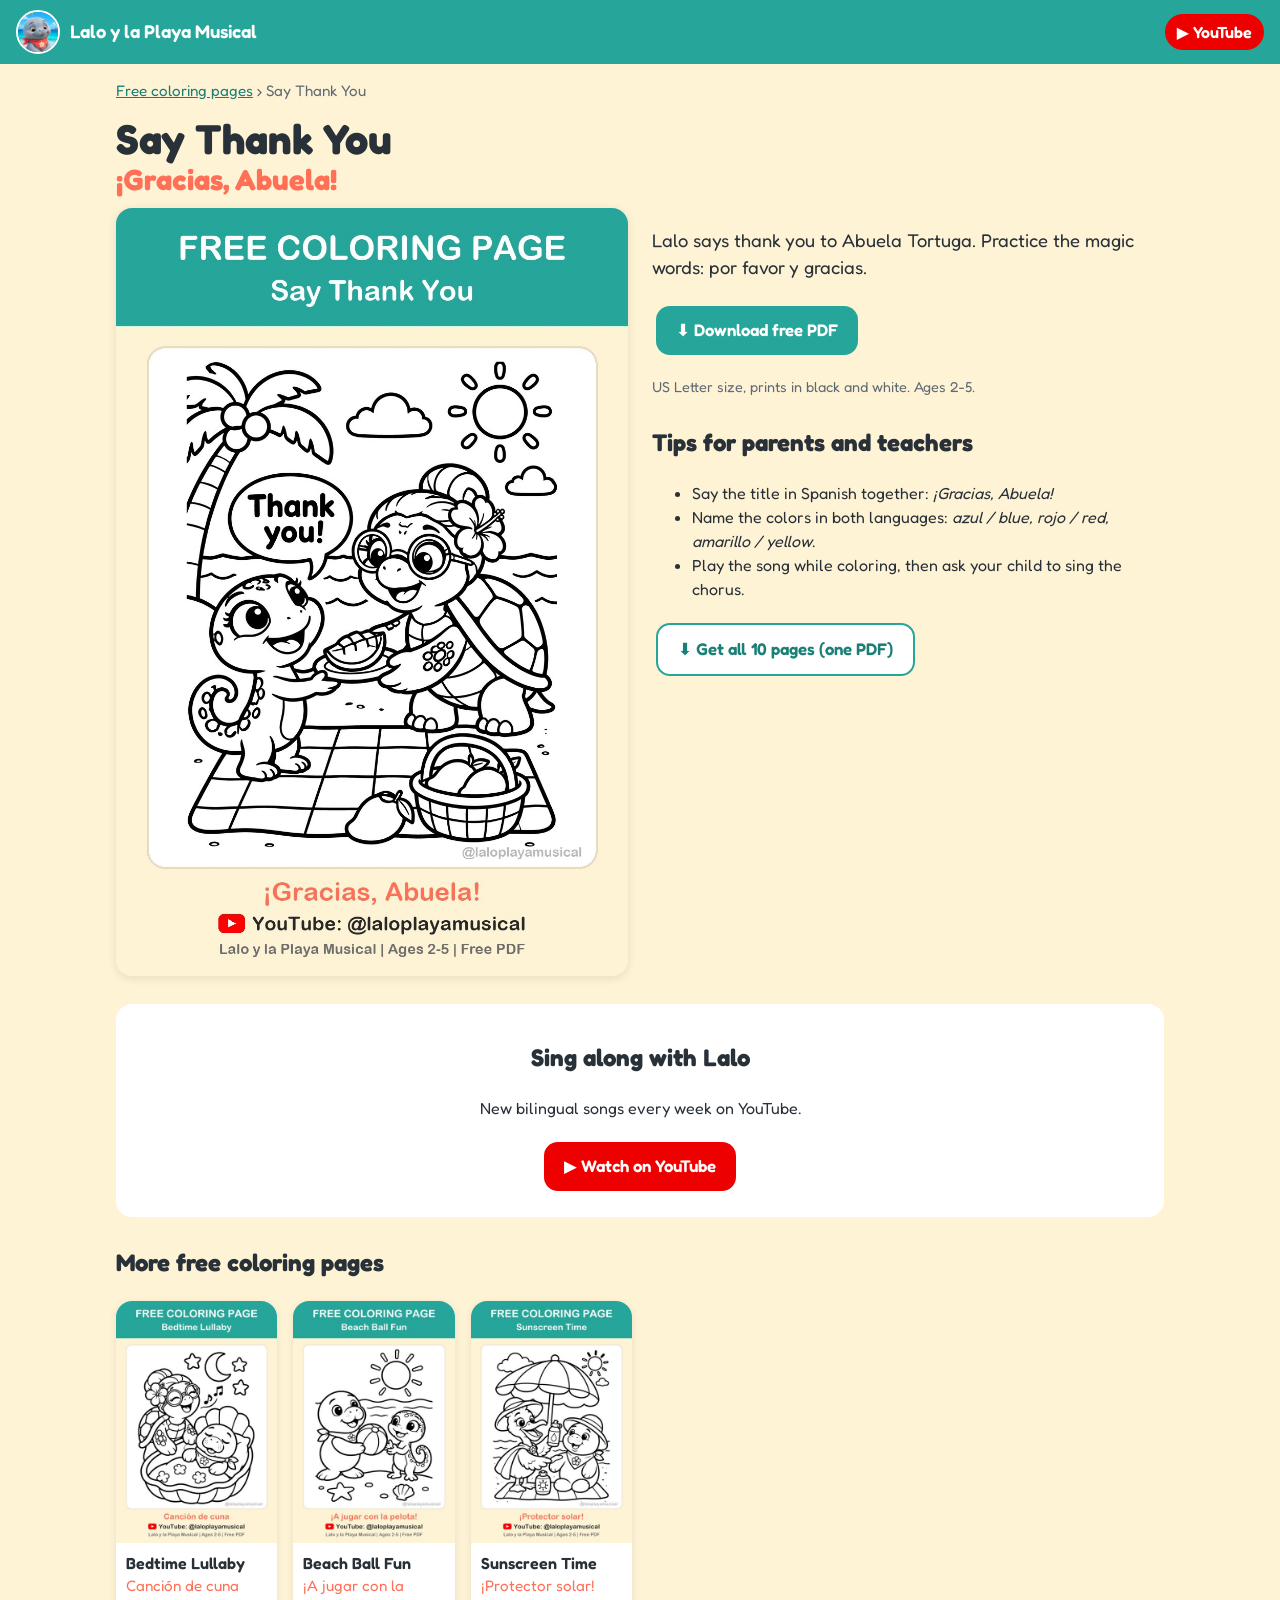
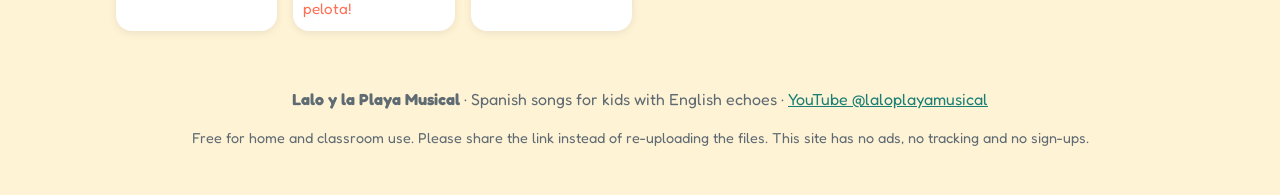
==== coloring/thank-you/index.html @ 9c3b0741 "Free bilingual printables site: 10 coloring pages, home, sitemap, RSS Co-Authored-By: Claude Opus 5." ====
<!doctype html>
<html lang="en">
<head>
<meta charset="utf-8">
<meta name="viewport" content="width=device-width, initial-scale=1">
<title>Say Thank You Free Coloring Page (Spanish + English) | Lalo y la Playa Musical</title>
<meta name="description" content="Free printable say thank you coloring page for toddlers and preschoolers, ages 2-5. ¡Gracias, Abuela!. Lalo says thank you to Abuela Tortuga. Practice the magic words: por favor y gracias.">
<meta name="keywords" content="free coloring pages, bilingual printables, Spanish for toddlers, preschool Spanish, páginas para colorear, canciones infantiles, Lalo y la Playa Musical">
<link rel="canonical" href="https://laloplayamusical.github.io/coloring/thank-you/">
<meta property="og:type" content="website">
<meta property="og:site_name" content="Lalo y la Playa Musical">
<meta property="og:title" content="Say Thank You Free Coloring Page (Spanish + English) | Lalo y la Playa Musical">
<meta property="og:description" content="Free printable say thank you coloring page for toddlers and preschoolers, ages 2-5. ¡Gracias, Abuela!. Lalo says thank you to Abuela Tortuga. Practice the magic words: por favor y gracias.">
<meta property="og:url" content="https://laloplayamusical.github.io/coloring/thank-you/">
<meta property="og:image" content="https://laloplayamusical.github.io/img/pin-08-thank-you.jpg">
<meta name="twitter:card" content="summary_large_image">

<link rel="icon" href="/img/favicon.png">
<link rel="alternate" type="application/rss+xml" title="Lalo y la Playa Musical printables" href="/feed.xml">
<link rel="stylesheet" href="/style.css">
<script type="application/ld+json">{"@context": "https://schema.org", "@type": "LearningResource", "name": "Say Thank You coloring page - ¡Gracias, Abuela!", "description": "Lalo says thank you to Abuela Tortuga. Practice the magic words: por favor y gracias.", "url": "https://laloplayamusical.github.io/coloring/thank-you/", "image": "https://laloplayamusical.github.io/img/pin-08-thank-you.jpg", "isAccessibleForFree": true, "inLanguage": ["es", "en"], "learningResourceType": "Coloring page", "typicalAgeRange": "2-5", "educationalLevel": "Preschool", "publisher": {"@type": "Organization", "name": "Lalo y la Playa Musical", "sameAs": ["https://www.youtube.com/@laloplayamusical"]}}</script>
</head>
<body>
<header class="top"><a class="logo" href="/"><img src="/img/lalo-avatar.png" alt="Lalo the baby manatee" width="44" height="44">Lalo y la Playa Musical</a>
<a class="yt" href="https://www.youtube.com/@laloplayamusical" rel="noopener">▶ YouTube</a></header>
<main class="detail">
<nav class="crumbs"><a href="/">Free coloring pages</a> › Say Thank You</nav>
<h1>Say Thank You <span>¡Gracias, Abuela!</span></h1>
<div class="grid2">
<img class="preview" src="/img/pin-08-thank-you.jpg" alt="Say Thank You coloring page with Lalo the baby manatee - ¡Gracias, Abuela!" width="1000" height="1500">
<div>
<p class="lead">Lalo says thank you to Abuela Tortuga. Practice the magic words: por favor y gracias.</p>
<a class="btn" href="/pdf/lalo-coloring-08-thank-you.pdf" download>⬇ Download free PDF</a>
<p class="small">US Letter size, prints in black and white. Ages 2-5.</p>
<h2>Tips for parents and teachers</h2>
<ul>
<li>Say the title in Spanish together: <i>¡Gracias, Abuela!</i></li>
<li>Name the colors in both languages: <i>azul / blue, rojo / red, amarillo / yellow</i>.</li>
<li>Play the song while coloring, then ask your child to sing the chorus.</li>
</ul>
<a class="btn ghost" href="/pdf/lalo-coloring-pack-all-10.pdf" download>⬇ Get all 10 pages (one PDF)</a>
</div>
</div>
<section class="video none"><h2>Sing along with Lalo</h2>
<p>New bilingual songs every week on YouTube.</p>
<a class="btn red" href="https://www.youtube.com/@laloplayamusical" rel="noopener">▶ Watch on YouTube</a></section>
<h2>More free coloring pages</h2>
<div class="cards"><a class="card" href="/coloring/bedtime/"><img src="/img/thumb-10-bedtime.jpg" alt="Bedtime Lullaby coloring page - Canción de cuna" loading="lazy" width="400" height="600">
<span class="en">Bedtime Lullaby</span><span class="es">Canción de cuna</span></a><a class="card" href="/coloring/beach-ball/"><img src="/img/thumb-01-beach-ball.jpg" alt="Beach Ball Fun coloring page - ¡A jugar con la pelota!" loading="lazy" width="400" height="600">
<span class="en">Beach Ball Fun</span><span class="es">¡A jugar con la pelota!</span></a><a class="card" href="/coloring/sunscreen/"><img src="/img/thumb-02-sunscreen.jpg" alt="Sunscreen Time coloring page - ¡Protector solar!" loading="lazy" width="400" height="600">
<span class="en">Sunscreen Time</span><span class="es">¡Protector solar!</span></a></div>
</main>
<footer>
<p><b>Lalo y la Playa Musical</b> · Spanish songs for kids with English echoes · <a href="https://www.youtube.com/@laloplayamusical" rel="noopener">YouTube @laloplayamusical</a></p>
<p class="small">Free for home and classroom use. Please share the link instead of re-uploading the files.
This site has no ads, no tracking and no sign-ups.</p>
</footer>
</body>
</html>
---- style.css ----
@font-face { font-family: "Fredoka"; src: url("/Fredoka.ttf") format("truetype"); font-weight: 300 700; font-display: swap; }
:root { --sea: #26a69a; --sea-dark: #1b7f76; --sand: #fff3d6; --coral: #ff7057; --ink: #283038; --muted: #5f6b73; --yt: #e00; --card: #fff; }
* { box-sizing: border-box; }
body { margin: 0; font-family: "Fredoka", "Arial Rounded MT Bold", system-ui, sans-serif; color: var(--ink); background: var(--sand); line-height: 1.5; }
a { color: var(--sea-dark); }
img { max-width: 100%; height: auto; display: block; }
.top { display: flex; justify-content: space-between; align-items: center; gap: 12px; padding: 10px 16px; background: var(--sea); }
.logo { display: flex; align-items: center; gap: 10px; color: #fff; font-weight: 600; font-size: 1.15rem; text-decoration: none; }
.logo img { border-radius: 50%; border: 2px solid #fff; }
.yt { color: #fff; background: var(--yt); padding: 6px 12px; border-radius: 999px; text-decoration: none; font-weight: 600; white-space: nowrap; }
main { max-width: 1080px; margin: 0 auto; padding: 16px; }
h1 { font-size: clamp(1.7rem, 4.5vw, 2.6rem); line-height: 1.15; margin: 12px 0; }
h1 span { display: block; color: var(--coral); font-size: .7em; }
h2 { margin-top: 28px; }
.hero { text-align: center; padding: 16px 0 8px; }
.hero p { max-width: 640px; margin: 0 auto 16px; font-size: 1.1rem; }
.btn { display: inline-block; margin: 6px 4px; padding: 12px 20px; border-radius: 14px; background: var(--sea); color: #fff; font-weight: 600; font-size: 1.05rem; text-decoration: none; }
.btn.red { background: var(--yt); }
.btn.ghost { background: #fff; color: var(--sea-dark); border: 2px solid var(--sea); }
.cards { display: grid; grid-template-columns: repeat(auto-fill, minmax(160px, 1fr)); gap: 16px; margin-top: 16px; }
.card { background: var(--card); border-radius: 16px; overflow: hidden; text-decoration: none; color: var(--ink); box-shadow: 0 2px 8px rgba(0,0,0,.08); }
.card span { display: block; padding: 0 10px; }
.card .en { font-weight: 600; padding-top: 8px; }
.card .es { color: var(--coral); padding-bottom: 10px; font-size: .95rem; }
.crumbs { font-size: .95rem; color: var(--muted); }
.grid2 { display: grid; grid-template-columns: minmax(0, 1fr) minmax(0, 1fr); gap: 24px; align-items: start; }
.preview { border-radius: 16px; box-shadow: 0 2px 10px rgba(0,0,0,.1); }
.lead { font-size: 1.15rem; }
.small { font-size: .9rem; color: var(--muted); }
.video { text-align: center; background: #fff; border-radius: 16px; padding: 8px 16px 20px; margin-top: 28px; }
.short { position: relative; width: 100%; max-width: 340px; aspect-ratio: 9 / 16; margin: 0 auto 12px; }
.short iframe { position: absolute; inset: 0; width: 100%; height: 100%; border: 0; border-radius: 12px; }
footer { text-align: center; padding: 24px 16px 32px; color: var(--muted); }
@media (max-width: 720px) { .grid2 { grid-template-columns: 1fr; } .logo { font-size: 1rem; } }
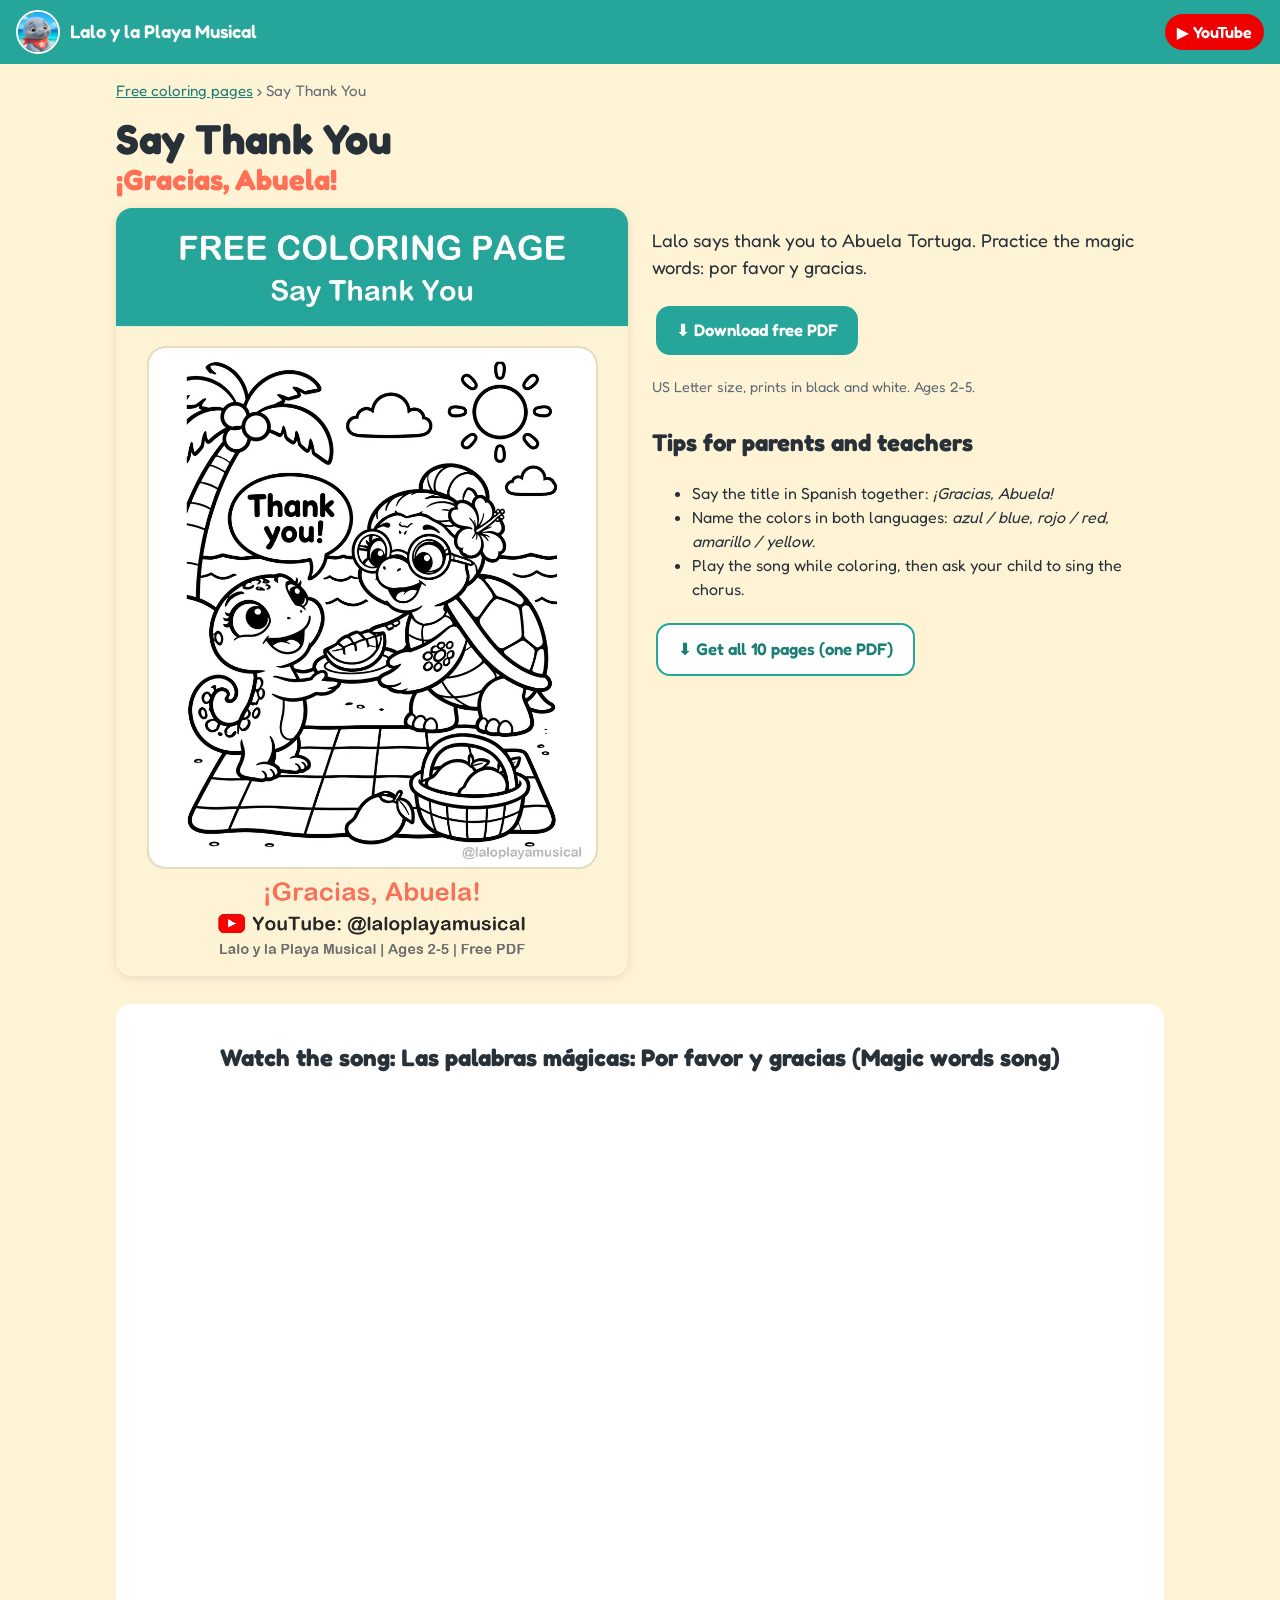
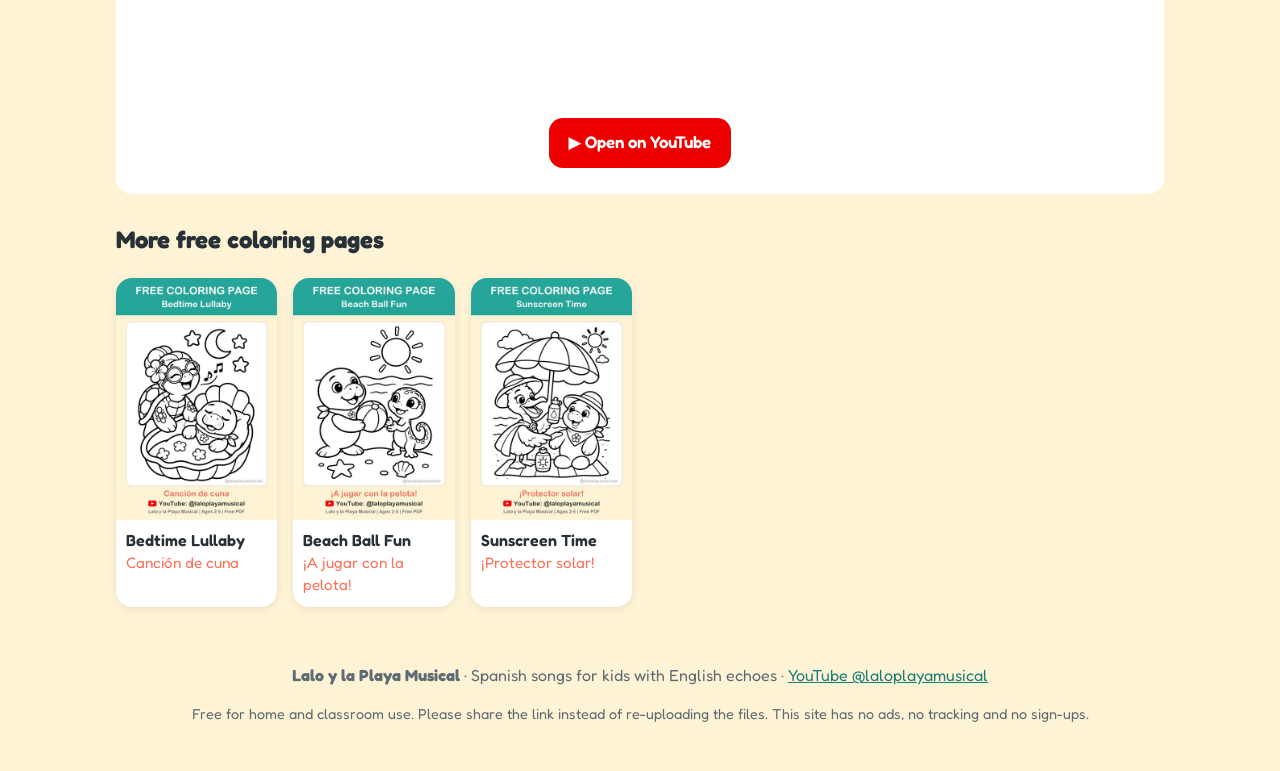
==== commit cc4626bc: "Thank-you page embeds Ep 6 Short; host Ep 6 pin image Co-Authored-By: Claude Opus 5.5 <noreply@anthr" ====
--- a/coloring/thank-you/index.html
+++ b/coloring/thank-you/index.html
@@ -41,9 +41,10 @@
 <a class="btn ghost" href="/pdf/lalo-coloring-pack-all-10.pdf" download>⬇ Get all 10 pages (one PDF)</a>
 </div>
 </div>
-<section class="video none"><h2>Sing along with Lalo</h2>
-<p>New bilingual songs every week on YouTube.</p>
-<a class="btn red" href="https://www.youtube.com/@laloplayamusical" rel="noopener">▶ Watch on YouTube</a></section>
+<section class="video"><h2>Watch the song: Las palabras mágicas: Por favor y gracias (Magic words song)</h2>
+<div class="short"><iframe src="https://www.youtube-nocookie.com/embed/Uc_67IsK3E0" title="Las palabras mágicas: Por favor y gracias (Magic words song)" loading="lazy"
+allow="accelerometer; encrypted-media; gyroscope; picture-in-picture" allowfullscreen></iframe></div>
+<a class="btn red" href="https://youtube.com/shorts/Uc_67IsK3E0" rel="noopener">▶ Open on YouTube</a></section>
 <h2>More free coloring pages</h2>
 <div class="cards"><a class="card" href="/coloring/bedtime/"><img src="/img/thumb-10-bedtime.jpg" alt="Bedtime Lullaby coloring page - Canción de cuna" loading="lazy" width="400" height="600">
 <span class="en">Bedtime Lullaby</span><span class="es">Canción de cuna</span></a><a class="card" href="/coloring/beach-ball/"><img src="/img/thumb-01-beach-ball.jpg" alt="Beach Ball Fun coloring page - ¡A jugar con la pelota!" loading="lazy" width="400" height="600">
